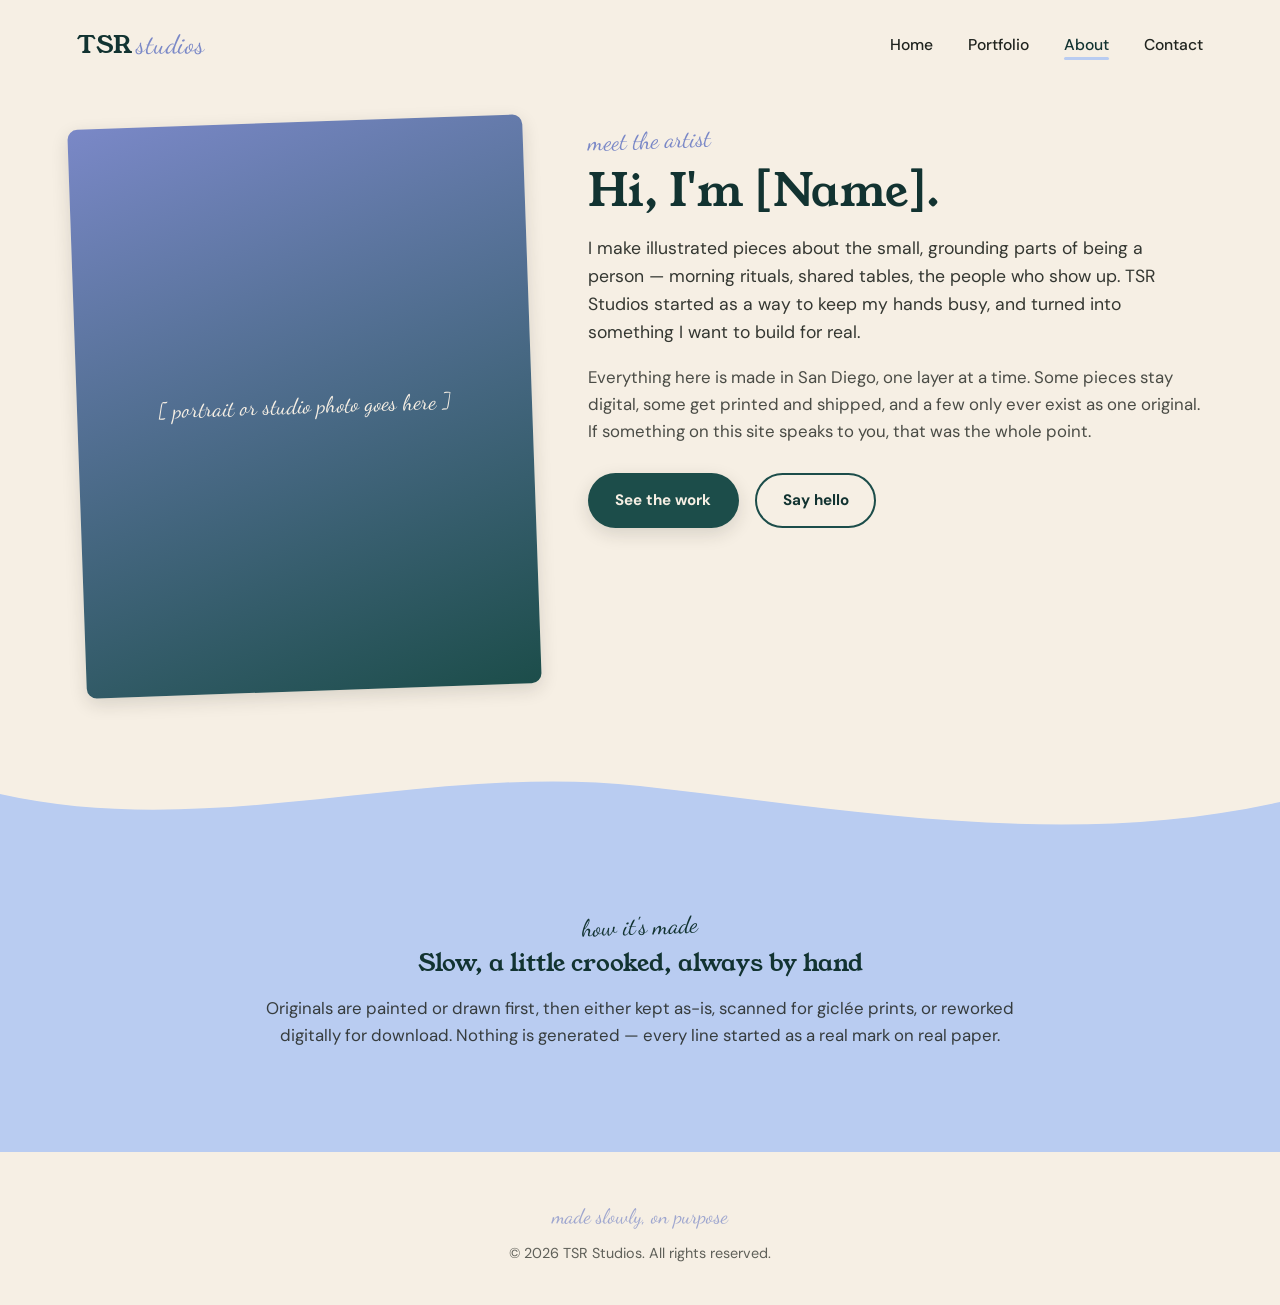
==== about.html @ e9e6fc3f "testing" ====
<!DOCTYPE html>
<html lang="en">
<head>
<meta charset="UTF-8">
<meta name="viewport" content="width=device-width, initial-scale=1.0">
<title>About — TSR Studios</title>
<link rel="stylesheet" href="style.css">
</head>
<body>

<header class="site-header">
  <a href="index.html" class="logo">TSR<span>studios</span></a>
  <nav>
    <ul>
      <li><a href="index.html">Home</a></li>
      <li><a href="portfolio.html">Portfolio</a></li>
      <li><a href="about.html" class="active">About</a></li>
      <li><a href="contact.html">Contact</a></li>
    </ul>
  </nav>
</header>

<section class="section" style="padding-top:2rem;">
  <div class="about-wrap">
    <div class="about-portrait">[ portrait or studio photo goes here ]</div>
    <div>
      <span class="eyebrow">meet the artist</span>
      <h1 style="font-size:clamp(2rem, 3.5vw, 2.8rem);">Hi, I'm [Name].</h1>
      <p style="font-size:1.1rem; opacity:0.9;">
        I make illustrated pieces about the small, grounding parts of being a person — morning rituals, shared tables, the people who show up. TSR Studios started as a way to keep my hands busy, and turned into something I want to build for real.
      </p>
      <p style="font-size:1.05rem; opacity:0.8;">
        Everything here is made in San Diego, one layer at a time. Some pieces stay digital, some get printed and shipped, and a few only ever exist as one original. If something on this site speaks to you, that was the whole point.
      </p>
      <div class="hero-ctas">
        <a href="portfolio.html" class="btn btn-primary">See the work</a>
        <a href="contact.html" class="btn btn-ghost">Say hello</a>
      </div>
    </div>
  </div>
</section>

<svg class="blob-divider" viewBox="0 0 1440 90" preserveAspectRatio="none" xmlns="http://www.w3.org/2000/svg">
  <path fill="#B9CCF1" d="M0,32 C240,80 480,0 720,24 C960,48 1200,88 1440,40 L1440,90 L0,90 Z"></path>
</svg>

<section style="background:var(--periwinkle-pale); padding: 3.5rem 6vw;">
  <div class="section-head" style="max-width:70ch;">
    <span class="eyebrow" style="color:var(--teal-deep);">how it's made</span>
    <h2>Slow, a little crooked, always by hand</h2>
    <p style="font-size:1.05rem; color:var(--charcoal); opacity:0.85;">
      Originals are painted or drawn first, then either kept as-is, scanned for giclée prints, or reworked digitally for download. Nothing is generated — every line started as a real mark on real paper.
    </p>
  </div>
</section>

<footer>
  <span class="footer-script">made slowly, on purpose</span>
  © 2026 TSR Studios. All rights reserved.
</footer>

</body>
</html>
---- style.css ----
/* ===== TSR Studios — shared styles ===== */

@import url('https://fonts.googleapis.com/css2?family=Young+Serif&family=Dancing+Script:wght@500;600;700&family=DM+Sans:wght@400;500;700&display=swap');

:root {
  --teal: #1C4D4A;
  --teal-deep: #123331;
  --periwinkle: #7A88C7;
  --periwinkle-pale: #B9CCF1;
  --charcoal: #20241F;
  --cream: #F6EFE4;
  --cream-warm: #EFE5D3;

  --font-display: 'Young Serif', serif;
  --font-script: 'Dancing Script', cursive;
  --font-body: 'DM Sans', sans-serif;

  --radius-card: 10px;
  --shadow-card: 0 6px 18px rgba(32, 36, 31, 0.14);
  --shadow-card-hover: 0 12px 28px rgba(28, 77, 74, 0.22);
}

* { box-sizing: border-box; }

html { scroll-behavior: smooth; }

body {
  margin: 0;
  background: var(--cream);
  color: var(--charcoal);
  font-family: var(--font-body);
  line-height: 1.6;
  -webkit-font-smoothing: antialiased;
}

img { max-width: 100%; display: block; }

a { color: inherit; }

h1, h2, h3 {
  font-family: var(--font-display);
  font-weight: 400;
  margin: 0 0 0.4em 0;
  line-height: 1.15;
  color: var(--teal-deep);
}

.eyebrow {
  font-family: var(--font-script);
  font-size: 1.5rem;
  color: var(--periwinkle);
  display: inline-block;
  margin-bottom: 0.25rem;
  transform: rotate(-2deg);
}

/* focus visibility for accessibility */
a:focus-visible, button:focus-visible {
  outline: 3px solid var(--periwinkle);
  outline-offset: 3px;
}

@media (prefers-reduced-motion: reduce) {
  * { animation: none !important; transition: none !important; }
}

/* ===== Header / Nav ===== */
.site-header {
  display: flex;
  align-items: center;
  justify-content: space-between;
  padding: 1.5rem 6vw;
  position: relative;
  z-index: 10;
}

.logo {
  font-family: var(--font-display);
  font-size: 1.5rem;
  font-weight: 400;
  text-decoration: none;
  color: var(--teal-deep);
  letter-spacing: 0.01em;
}

.logo span {
  font-family: var(--font-script);
  color: var(--periwinkle);
  font-size: 1.1em;
  margin-left: 0.15em;
}

nav ul {
  list-style: none;
  display: flex;
  gap: 2.2rem;
  margin: 0;
  padding: 0;
}

nav a {
  text-decoration: none;
  font-weight: 500;
  font-size: 0.98rem;
  color: var(--charcoal);
  position: relative;
  padding-bottom: 3px;
}

nav a.active,
nav a:hover {
  color: var(--teal-deep);
}

nav a.active::after {
  content: "";
  position: absolute;
  left: 0; right: 0; bottom: -2px;
  height: 3px;
  background: var(--periwinkle-pale);
  border-radius: 3px;
}

.nav-toggle { display: none; }

@media (max-width: 720px) {
  nav ul { gap: 1.2rem; }
  .site-header { padding: 1.25rem 5vw; }
  nav a { font-size: 0.88rem; }
}

/* ===== Blob dividers ===== */
.blob-divider {
  width: 100%;
  height: 90px;
  display: block;
  margin-top: -1px;
}

/* ===== Hero (Home) ===== */
.hero {
  padding: 2rem 6vw 5rem;
  display: grid;
  grid-template-columns: 1.1fr 1fr;
  gap: 3rem;
  align-items: center;
  max-width: 1280px;
  margin: 0 auto;
}

.hero h1 {
  font-size: clamp(2.4rem, 4.2vw, 3.6rem);
  max-width: 11ch;
}

.hero p.lede {
  font-size: 1.15rem;
  max-width: 42ch;
  color: var(--charcoal);
  opacity: 0.85;
}

.hero-ctas {
  display: flex;
  gap: 1rem;
  margin-top: 1.75rem;
  flex-wrap: wrap;
}

/* ===== Buttons ===== */
.btn {
  display: inline-block;
  font-family: var(--font-body);
  font-weight: 700;
  font-size: 0.95rem;
  text-decoration: none;
  padding: 0.85rem 1.6rem;
  border-radius: 999px;
  border: 2px solid transparent;
  transition: transform 0.15s ease, box-shadow 0.15s ease;
  cursor: pointer;
}

.btn-primary {
  background: var(--teal);
  color: var(--cream);
  box-shadow: var(--shadow-card);
}

.btn-primary:hover {
  transform: translateY(-2px);
  box-shadow: var(--shadow-card-hover);
}

.btn-ghost {
  background: transparent;
  border-color: var(--teal);
  color: var(--teal-deep);
}

.btn-ghost:hover {
  background: var(--teal);
  color: var(--cream);
}

.btn-small {
  padding: 0.55rem 1.1rem;
  font-size: 0.85rem;
}

/* ===== Pinboard ===== */
.pinboard {
  position: relative;
}

.pin-card {
  background: var(--cream);
  border: 1px solid rgba(32,36,31,0.06);
  border-radius: var(--radius-card);
  box-shadow: var(--shadow-card);
  padding: 0.9rem 0.9rem 1.1rem;
  transition: transform 0.25s ease, box-shadow 0.25s ease;
  position: relative;
}

.pin-card:hover {
  transform: rotate(0deg) translateY(-4px) !important;
  box-shadow: var(--shadow-card-hover);
}

.pin-card::before {
  content: "";
  position: absolute;
  top: -9px;
  left: 50%;
  transform: translateX(-50%);
  width: 16px;
  height: 16px;
  border-radius: 50%;
  background: var(--periwinkle);
  box-shadow: 0 3px 5px rgba(0,0,0,0.25);
}

.pin-card .art-thumb {
  width: 100%;
  aspect-ratio: 4 / 5;
  border-radius: 6px;
  margin-bottom: 0.85rem;
  background: linear-gradient(135deg, var(--periwinkle-pale), var(--periwinkle));
  display: flex;
  align-items: center;
  justify-content: center;
  font-family: var(--font-script);
  font-size: 1.3rem;
  color: var(--teal-deep);
  text-align: center;
  padding: 0.5rem;
}

.pin-card h3 {
  font-size: 1.15rem;
  margin-bottom: 0.2rem;
}

.pin-card .medium {
  font-size: 0.85rem;
  color: var(--periwinkle);
  font-weight: 700;
  text-transform: uppercase;
  letter-spacing: 0.04em;
  margin-bottom: 0.6rem;
}

/* rotation variety */
.tilt-1 { transform: rotate(-2.5deg); }
.tilt-2 { transform: rotate(1.8deg); }
.tilt-3 { transform: rotate(-1.2deg); }
.tilt-4 { transform: rotate(2.4deg); }
.tilt-5 { transform: rotate(-3deg); }
.tilt-6 { transform: rotate(1deg); }

/* ===== Section wrappers ===== */
.section {
  padding: 4.5rem 6vw;
  max-width: 1280px;
  margin: 0 auto;
}

.section-head {
  text-align: center;
  max-width: 60ch;
  margin: 0 auto 3rem;
}

.grid-3 {
  display: grid;
  grid-template-columns: repeat(3, 1fr);
  gap: 2.2rem 1.8rem;
}

.grid-4 {
  display: grid;
  grid-template-columns: repeat(4, 1fr);
  gap: 2.2rem 1.6rem;
}

@media (max-width: 980px) {
  .hero { grid-template-columns: 1fr; text-align: center; }
  .hero p.lede { margin-inline: auto; }
  .hero-ctas { justify-content: center; }
  .grid-3, .grid-4 { grid-template-columns: repeat(2, 1fr); }
}

@media (max-width: 560px) {
  .grid-3, .grid-4 { grid-template-columns: 1fr; }
  .section { padding: 3rem 6vw; }
}

/* ===== Band (teal full-bleed section) ===== */
.band-teal {
  background: var(--teal);
  color: var(--cream);
}

.band-teal h2, .band-teal h3 { color: var(--cream); }

.band-teal .section-head p { color: var(--periwinkle-pale); }

/* ===== Filter chips (Portfolio page, CSS-only via labels) ===== */
.chip-row {
  display: flex;
  gap: 0.7rem;
  justify-content: center;
  flex-wrap: wrap;
  margin-bottom: 3rem;
}

.chip {
  font-size: 0.85rem;
  font-weight: 700;
  padding: 0.5rem 1.1rem;
  border-radius: 999px;
  background: var(--cream-warm);
  color: var(--teal-deep);
}

/* ===== About page ===== */
.about-wrap {
  display: grid;
  grid-template-columns: 0.85fr 1.15fr;
  gap: 3.5rem;
  align-items: start;
}

.about-portrait {
  aspect-ratio: 4/5;
  border-radius: var(--radius-card);
  background: linear-gradient(160deg, var(--periwinkle), var(--teal));
  box-shadow: var(--shadow-card);
  transform: rotate(-2deg);
  display: flex;
  align-items: center;
  justify-content: center;
  color: var(--cream);
  font-family: var(--font-script);
  font-size: 1.4rem;
  text-align: center;
  padding: 1rem;
}

@media (max-width: 780px) {
  .about-wrap { grid-template-columns: 1fr; }
}

/* ===== Contact page ===== */
.contact-card {
  background: var(--cream-warm);
  border-radius: var(--radius-card);
  padding: 2.5rem;
  text-align: center;
  max-width: 640px;
  margin: 0 auto;
  box-shadow: var(--shadow-card);
}

.contact-links {
  display: flex;
  gap: 1rem;
  justify-content: center;
  margin-top: 1.75rem;
  flex-wrap: wrap;
}

/* ===== Footer ===== */
footer {
  padding: 3rem 6vw 2.5rem;
  text-align: center;
  color: var(--charcoal);
  opacity: 0.7;
  font-size: 0.9rem;
}

footer .footer-script {
  font-family: var(--font-script);
  font-size: 1.3rem;
  color: var(--periwinkle);
  opacity: 1;
  display: block;
  margin-bottom: 0.5rem;
}
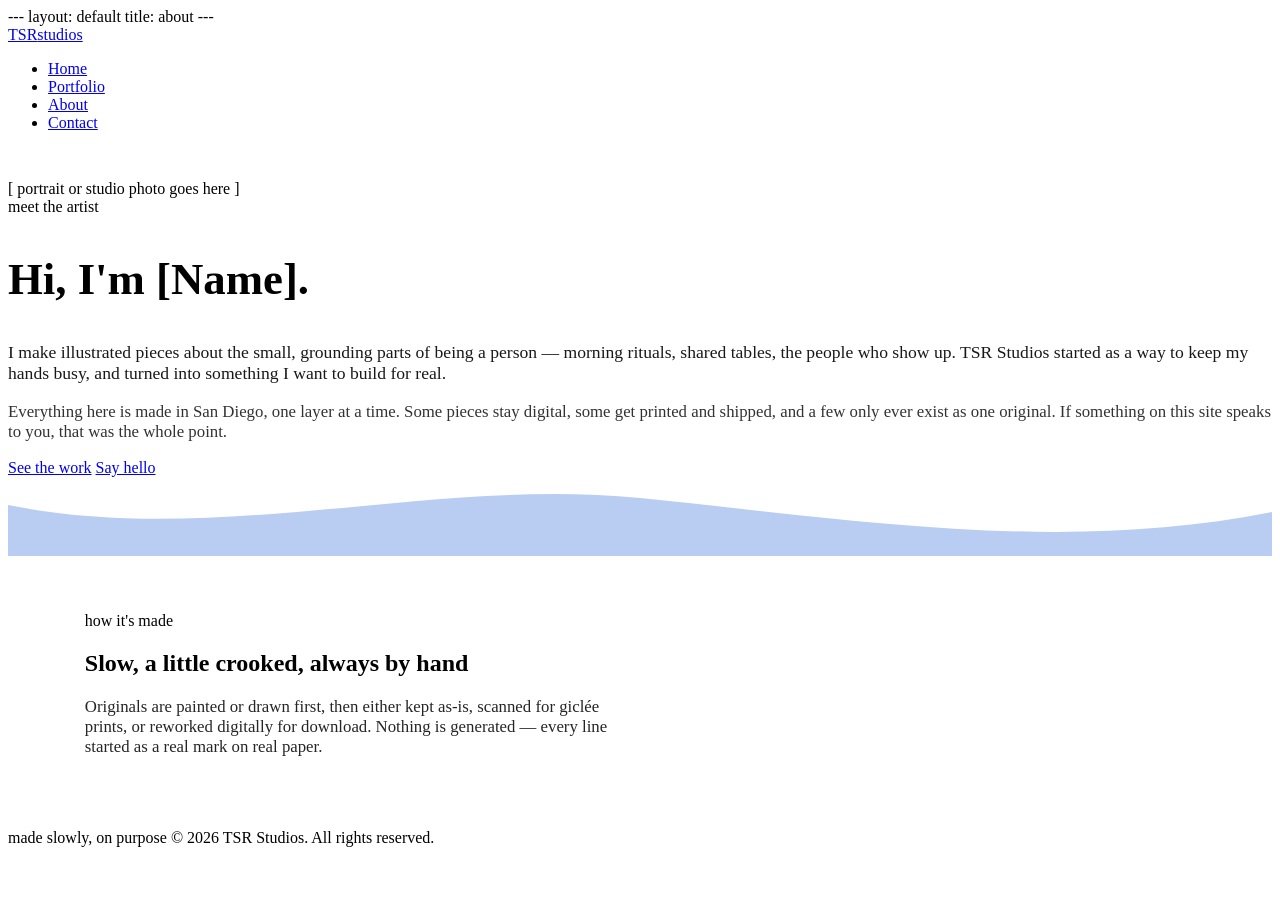
==== commit 9ce4e592: "Update about.html" ====
--- a/about.html
+++ b/about.html
@@ -1,11 +1,7 @@
-<!DOCTYPE html>
-<html lang="en">
-<head>
-<meta charset="UTF-8">
-<meta name="viewport" content="width=device-width, initial-scale=1.0">
-<title>About — TSR Studios</title>
-<link rel="stylesheet" href="style.css">
-</head>
+---
+layout: default
+title: about
+---
 <body>
 
 <header class="site-header">
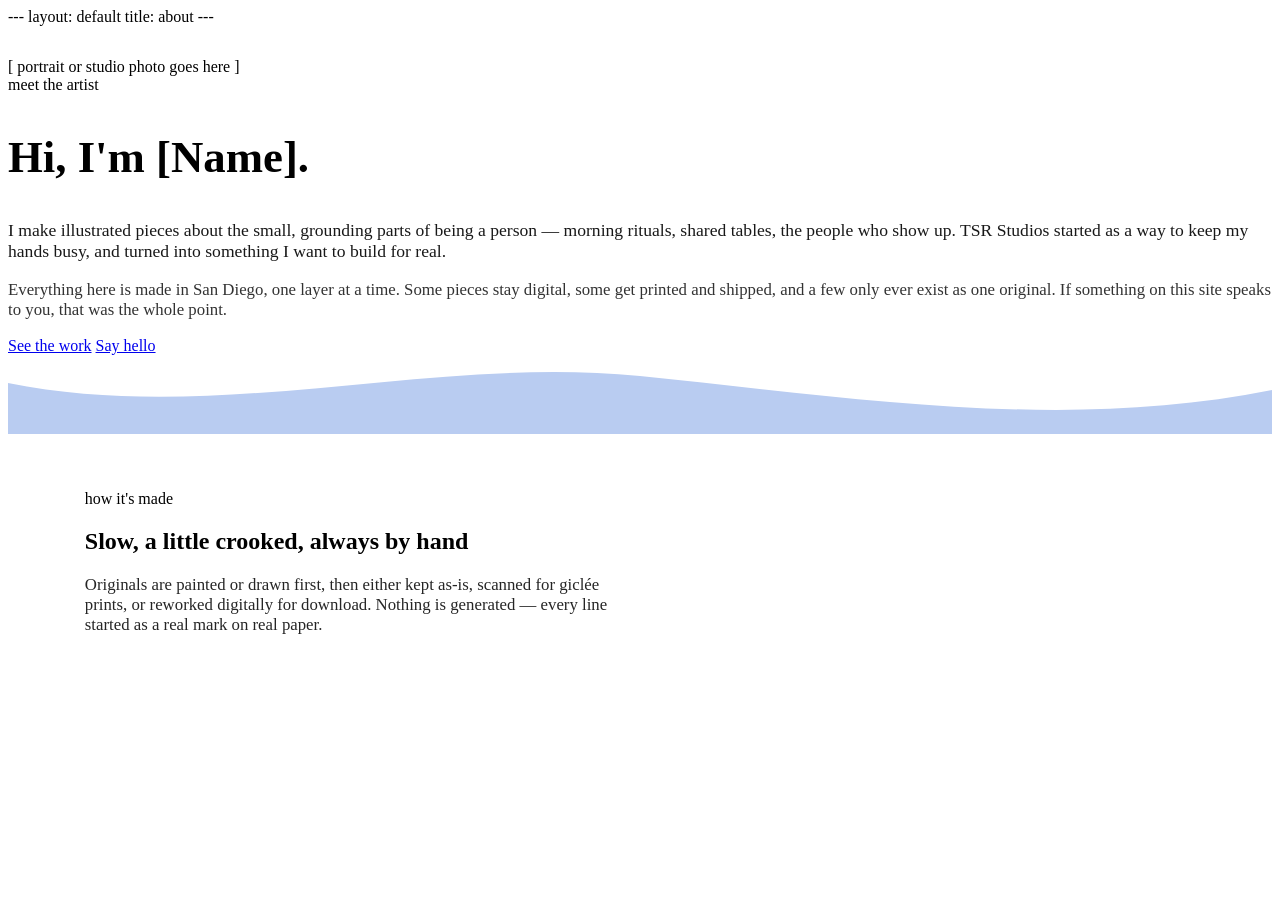
==== commit ec4091b8: "Update about.html" ====
--- a/about.html
+++ b/about.html
@@ -3,18 +3,6 @@
 title: about
 ---
 <body>
-
-<header class="site-header">
-  <a href="index.html" class="logo">TSR<span>studios</span></a>
-  <nav>
-    <ul>
-      <li><a href="index.html">Home</a></li>
-      <li><a href="portfolio.html">Portfolio</a></li>
-      <li><a href="about.html" class="active">About</a></li>
-      <li><a href="contact.html">Contact</a></li>
-    </ul>
-  </nav>
-</header>
 
 <section class="section" style="padding-top:2rem;">
   <div class="about-wrap">
@@ -50,10 +38,4 @@
   </div>
 </section>
 
-<footer>
-  <span class="footer-script">made slowly, on purpose</span>
-  © 2026 TSR Studios. All rights reserved.
-</footer>
-
 </body>
-</html>
